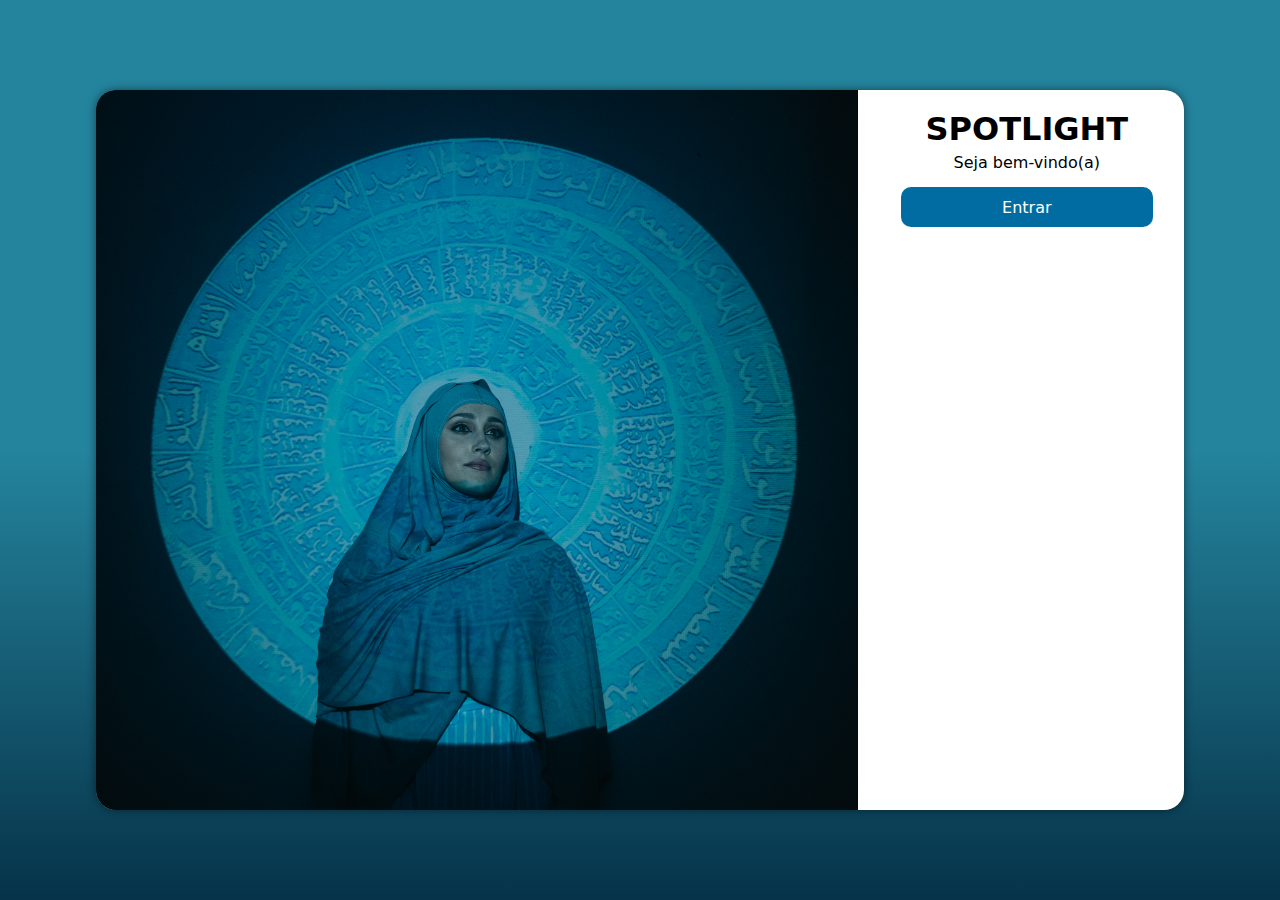
==== main/index.html @ 96612b40 "Update 0.1" ====
<!DOCTYPE html>
<html lang="pt-br">
<head>
    <meta charset="UTF-8">
    <meta name="viewport" content="width=device-width, initial-scale=1.0">
    <title>Spotlight</title>
    <link rel="stylesheet" href="estilos/style.css">
    <link rel="stylesheet" href="estilos/mediaquery.css">
</head>
<body>
    <main>
        <section id="acesso">
            <div id="imagem">
            </div>
            <div id="forms">
                <h1>SPOTLIGHT</h1>
                <p>Seja bem-vindo(a)</p>
                <div id="campo">
                    <input type="submit" value="Entrar">
                </div>
            </div>
        </section>
    </main>
    <footer>
    </footer>
</body>
</html>
---- main/estilos/style.css ----
@charset "UTF-8";

*{
    font-family: system-ui, -apple-system, BlinkMacSystemFont, 'Segoe UI', Roboto, Oxygen, Ubuntu, Cantarell, 'Open Sans', 'Helvetica Neue', sans-serif;
    padding: 0px;
    margin: 0px;
    box-sizing: border-box;
}

body, html{
    background: #005C8B;
    height: 100vh;
    width: 100vw;   
}

main{
    position: relative;
    width: 100vw;
    height: 100vh;
}

#acesso{
    width: 300px;
    height: 500px;

    position: absolute;
    top: 50%;
    left: 50%;
    transform: translate(-50%, -50%);
    overflow: hidden;

    background: white;
    border-radius: 20px;
    box-shadow: 0px 0px 10px rgba(0, 0, 0, 0.486);

    transition: width .8s, height .8s;
    transition-timing-function: ease;
}

#acesso > #imagem{
    background: #005C8B url(../imagens/fundo.jpeg) no-repeat;
    background-position: center;
    background-size: cover;
    height: 350px;
    display: block;
}

#acesso > #forms{
    display: block;
    padding-top: 20px;
    padding-left: 12px;

}

#forms > h1{
    text-align: center;
    margin-bottom: 5px;
}

#forms > p{
    font-size: .9em;
    text-align: center;
    padding-bottom: 15px;
}

#campo > input[type=submit]{
    display: block;
    font-size: 1em;

    width: 80%;
    height: 40px;

    background-color:  #006CA1;
    color: white;
    border-radius: 10px;
    border: none;
    cursor: pointer;

    margin: auto;
}

#campo > input[type=submit]:hover{
    background-color: #004D74;
    transition: 0.9s;
}
---- main/estilos/mediaquery.css ----
@charset "UTF-8";

@media screen and (min-width: 768px) and (max-width: 992px) {

    body{
        background-image: linear-gradient(to bottom, #24849D, #24849D, #063349);
    }

    #acesso{
        width: 80vw;
    }
    
    #acesso > #imagem{
        float: left;
        width: 60%;
        height: 100%;
    }

    #acesso > #forms{
        float: right;
        width: 40%;
    }
}

@media screen and (min-width: 992px){

    body{
        background-image: linear-gradient(to bottom, #24849D, #24849D, #063349);
    }

    #acesso{
        width: 85%;
        height: 80%;
    }

    #acesso > #imagem{
        float: left;
        width: 70%;
        height: 100%;

    }

    #acesso > #forms{
        float: right;
        width: 30%;
    }

    #forms > p{
        font-size: 1em;
        text-align: center;
    }
}
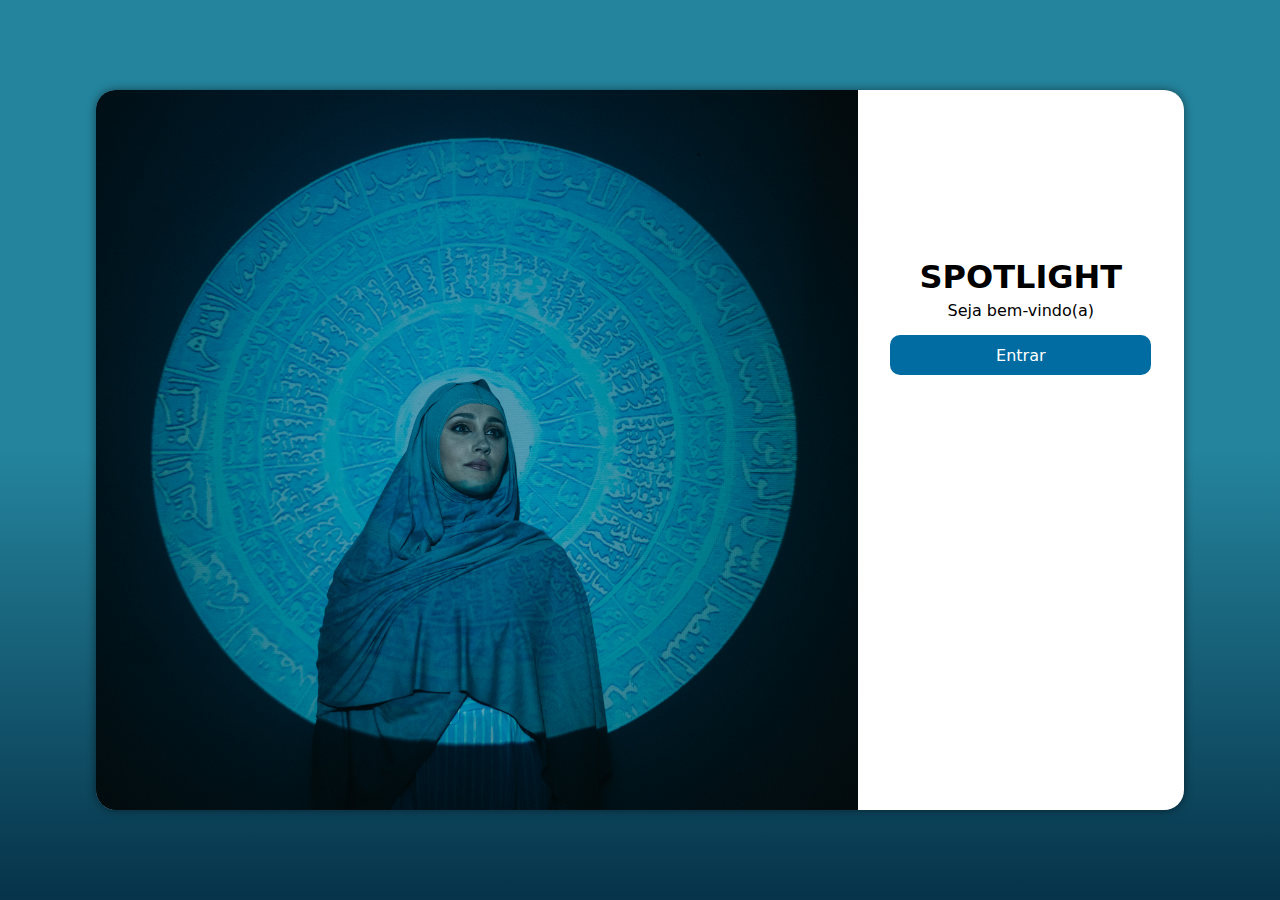
==== commit 6097c4ac: "Update 0.2" ====
--- a/main/index.html
+++ b/main/index.html
@@ -13,15 +13,13 @@
             <div id="imagem">
             </div>
             <div id="forms">
-                <h1>SPOTLIGHT</h1>
-                <p>Seja bem-vindo(a)</p>
+                    <h1>SPOTLIGHT</h1>
+                    <p>Seja bem-vindo(a)</p>
                 <div id="campo">
-                    <input type="submit" value="Entrar">
+                    <a href="#"><input type="submit" class="button" value="Entrar"></a>
                 </div>
             </div>
         </section>
     </main>
-    <footer>
-    </footer>
 </body>
 </html>--- a/main/estilos/style.css
+++ b/main/estilos/style.css
@@ -1,4 +1,8 @@
 @charset "UTF-8";
+
+/*MOBILE*/
+
+/*CONFIGURAÇÕES BODY*/
 
 *{
     font-family: system-ui, -apple-system, BlinkMacSystemFont, 'Segoe UI', Roboto, Oxygen, Ubuntu, Cantarell, 'Open Sans', 'Helvetica Neue', sans-serif;
@@ -18,6 +22,8 @@
     width: 100vw;
     height: 100vh;
 }
+
+/*CONFIGURAÇÕES DIVS */
 
 #acesso{
     width: 300px;
@@ -47,13 +53,14 @@
 
 #acesso > #forms{
     display: block;
-    padding-top: 20px;
-    padding-left: 12px;
+    padding-top: 5px;;
+}
 
-}
+/*CONFIGURAÇÕES TEXTO*/
 
 #forms > h1{
     text-align: center;
+    margin-top: 10px;
     margin-bottom: 5px;
 }
 
@@ -63,7 +70,13 @@
     padding-bottom: 15px;
 }
 
-#campo > input[type=submit]{
+/*CONFIGURAÇÃO BOTÕES*/
+
+#campo > a{
+    text-decoration: none;
+}
+
+#campo > a >input[type=submit]{
     display: block;
     font-size: 1em;
 
@@ -79,7 +92,9 @@
     margin: auto;
 }
 
-#campo > input[type=submit]:hover{
+#campo > a > input[type=submit]:hover{
     background-color: #004D74;
     transition: 0.9s;
-}+}
+
+/*CONFIGURAÇÃO */--- a/main/estilos/mediaquery.css
+++ b/main/estilos/mediaquery.css
@@ -1,4 +1,6 @@
 @charset "UTF-8";
+
+/*CONFIGURAÇÃO TABLET*/
 
 @media screen and (min-width: 768px) and (max-width: 992px) {
 
@@ -20,7 +22,17 @@
         float: right;
         width: 40%;
     }
+
+    #forms > h1{
+        text-align: center;
+        margin-top: 50%;
+        margin-bottom: 5px;
+
+    }
+
 }
+
+/*CONFIGURAÇÃO DESKTOP*/
 
 @media screen and (min-width: 992px){
 
@@ -45,8 +57,16 @@
         width: 30%;
     }
 
+    #forms > h1{
+        margin-top: 50%;
+        text-align: center;
+        margin-bottom: 5px;
+    }
+
     #forms > p{
         font-size: 1em;
         text-align: center;
     }
+
+
 }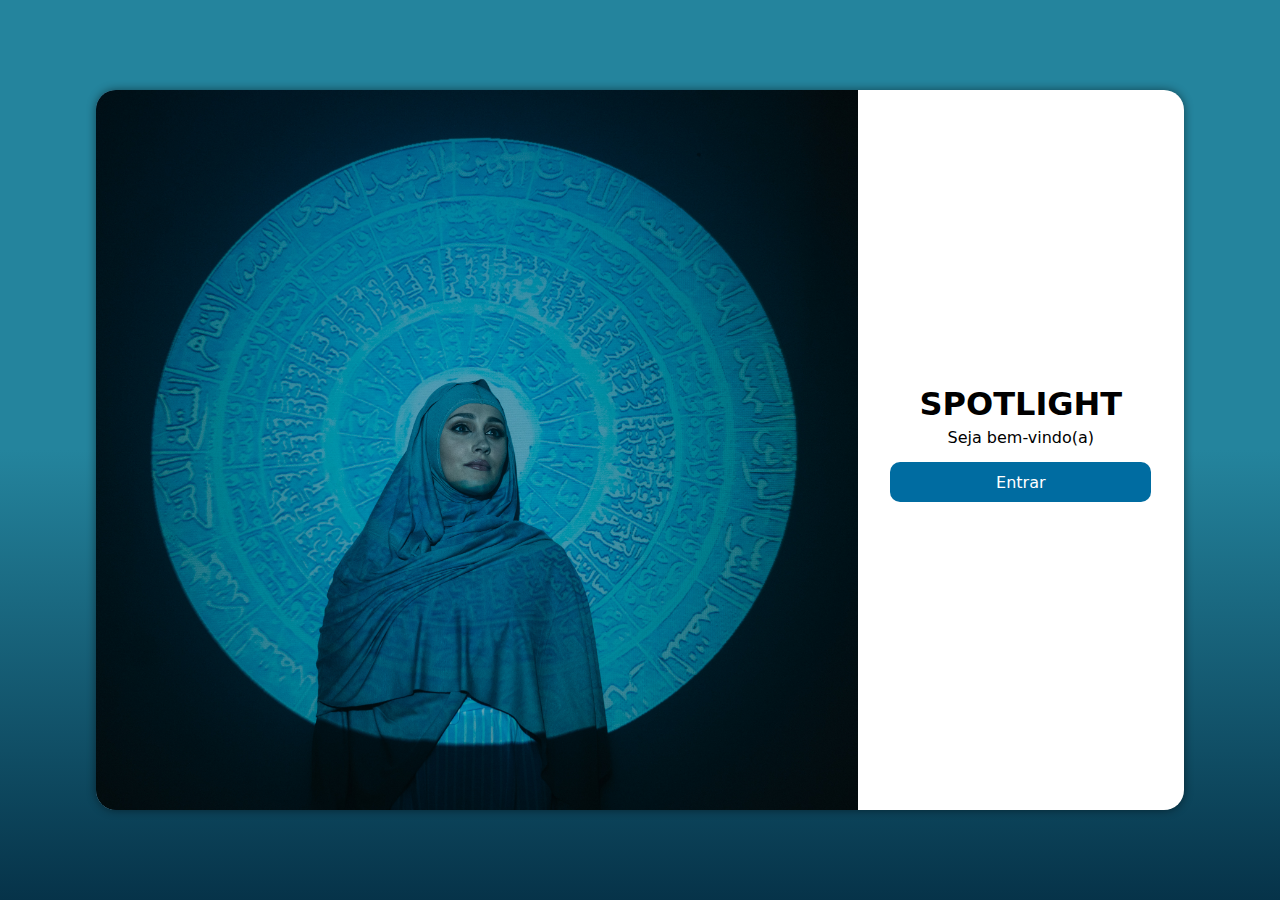
==== commit a1f40f26: "Update 0.3" ====
--- a/main/index.html
+++ b/main/index.html
@@ -5,7 +5,7 @@
     <meta name="viewport" content="width=device-width, initial-scale=1.0">
     <title>Spotlight</title>
     <link rel="stylesheet" href="estilos/style.css">
-    <link rel="stylesheet" href="estilos/mediaquery.css">
+    <link rel="stylesheet" href="estilos/mediaquery/mediaquery-index.css">
 </head>
 <body>
     <main>
--- a/main/estilos/style.css
+++ b/main/estilos/style.css
@@ -2,7 +2,7 @@
 
 /*MOBILE*/
 
-/*CONFIGURAÇÕES BODY*/
+/*CONFIGURAÇÕES PADRÃO*/
 
 *{
     font-family: system-ui, -apple-system, BlinkMacSystemFont, 'Segoe UI', Roboto, Oxygen, Ubuntu, Cantarell, 'Open Sans', 'Helvetica Neue', sans-serif;
--- a/main/estilos/mediaquery/mediaquery-index.css
+++ b/main/estilos/mediaquery/mediaquery-index.css
@@ -0,0 +1,78 @@
+@charset "UTF-8";
+
+/*CONFIGURAÇÃO TABLET*/
+
+@media screen and (min-width: 768px) and (max-width: 992px) {
+
+    body{
+        background-image: linear-gradient(to bottom, #24849D, #24849D, #063349);
+    }
+
+    #acesso{
+        width: 80vw;
+    }
+    
+    #acesso > #imagem{
+        float: left;
+        width: 60%;
+        height: 100%;
+    }
+
+    #acesso > #forms{
+        float: right;
+        width: 40%;
+    }
+
+    #forms{
+        margin-top: 150px;
+        margin-bottom: 150px;
+    }
+
+    #forms > h1{
+        text-align: center;
+    }
+
+}
+
+/*CONFIGURAÇÃO DESKTOP*/
+
+@media screen and (min-width: 992px){
+
+    body{
+        background-image: linear-gradient(to bottom, #24849D, #24849D, #063349);
+    }
+
+    #forms{
+        margin-top: 280px;
+        margin-bottom: 250px;
+    }
+
+    #acesso{
+        width: 85%;
+        height: 80%;
+    }
+
+    #acesso > #imagem{
+        float: left;
+        width: 70%;
+        height: 100%;
+
+    }
+
+    #acesso > #forms{
+        float: right;
+        width: 30%;
+    }
+
+    #forms > h1{
+        text-align: center;
+        margin-bottom: 5px;
+    }
+
+    #forms > p{
+        font-size: 1em;
+        text-align: center;
+    }
+
+
+}